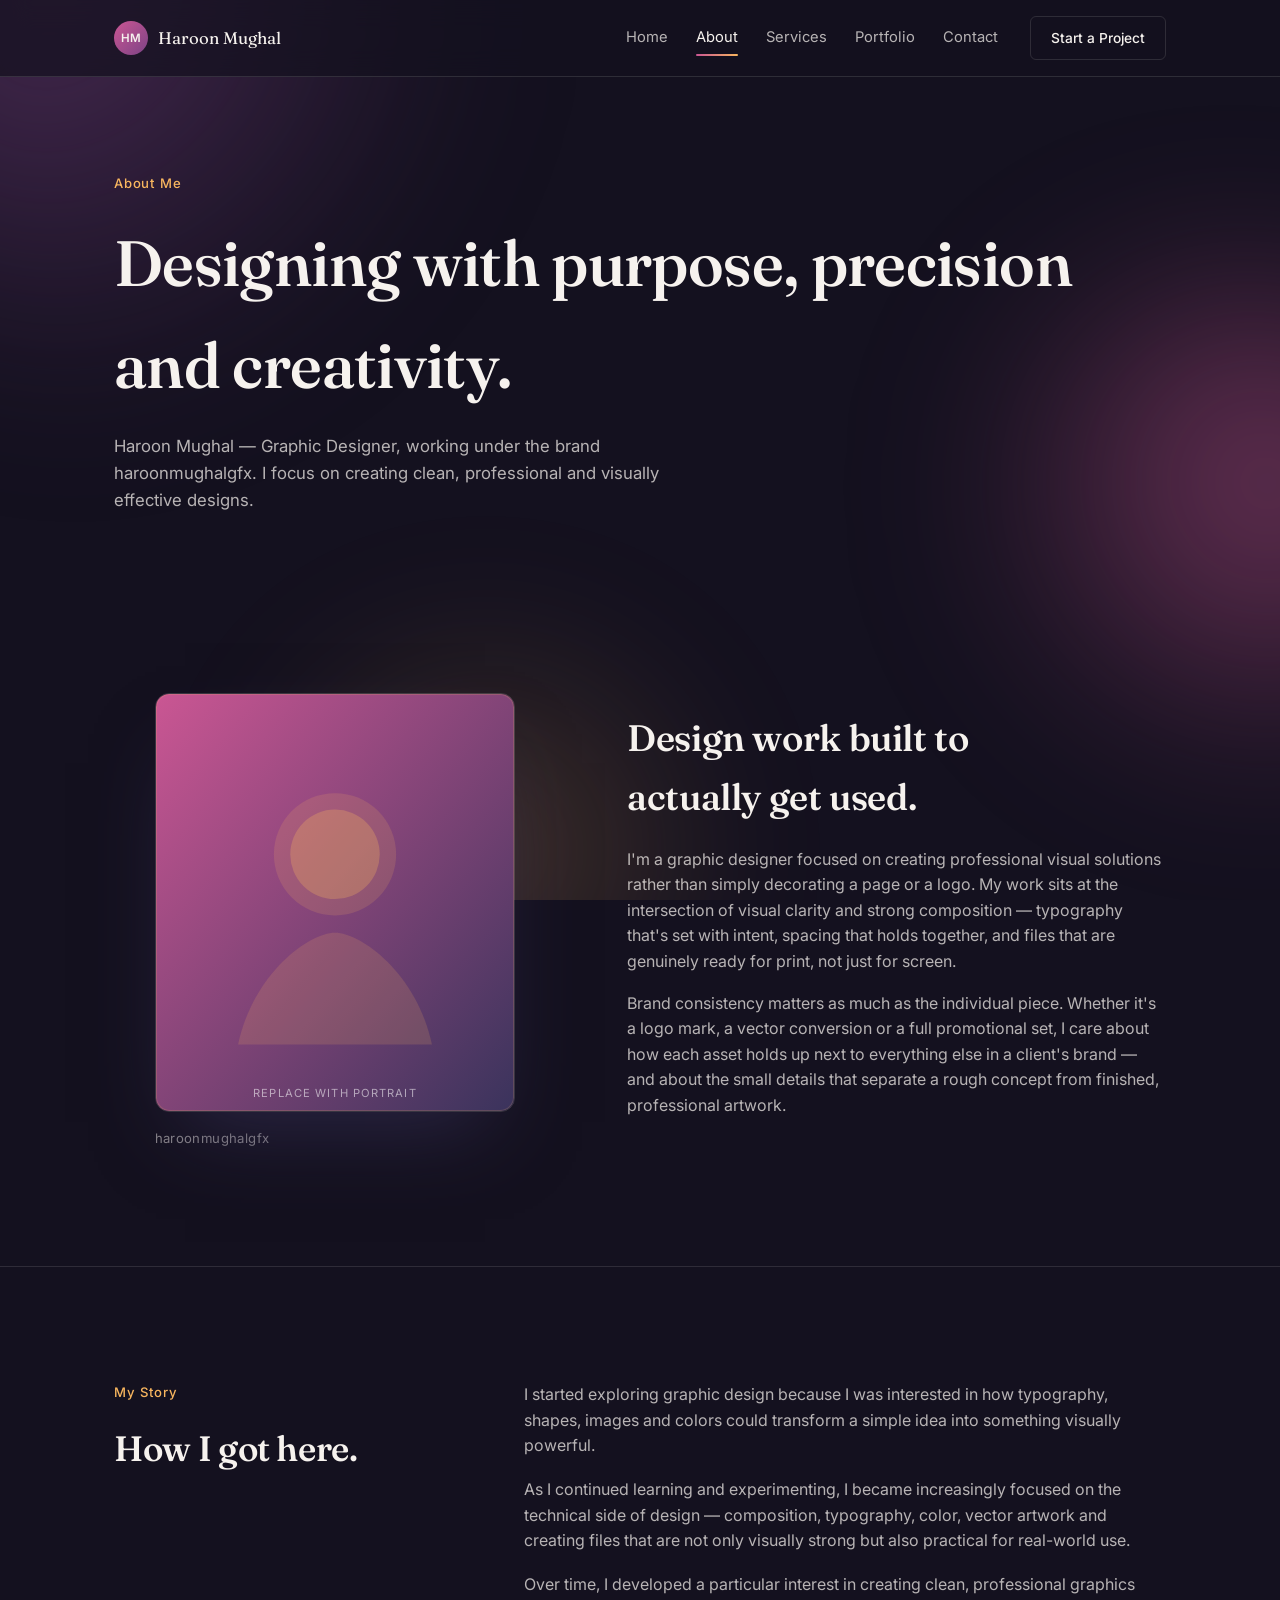
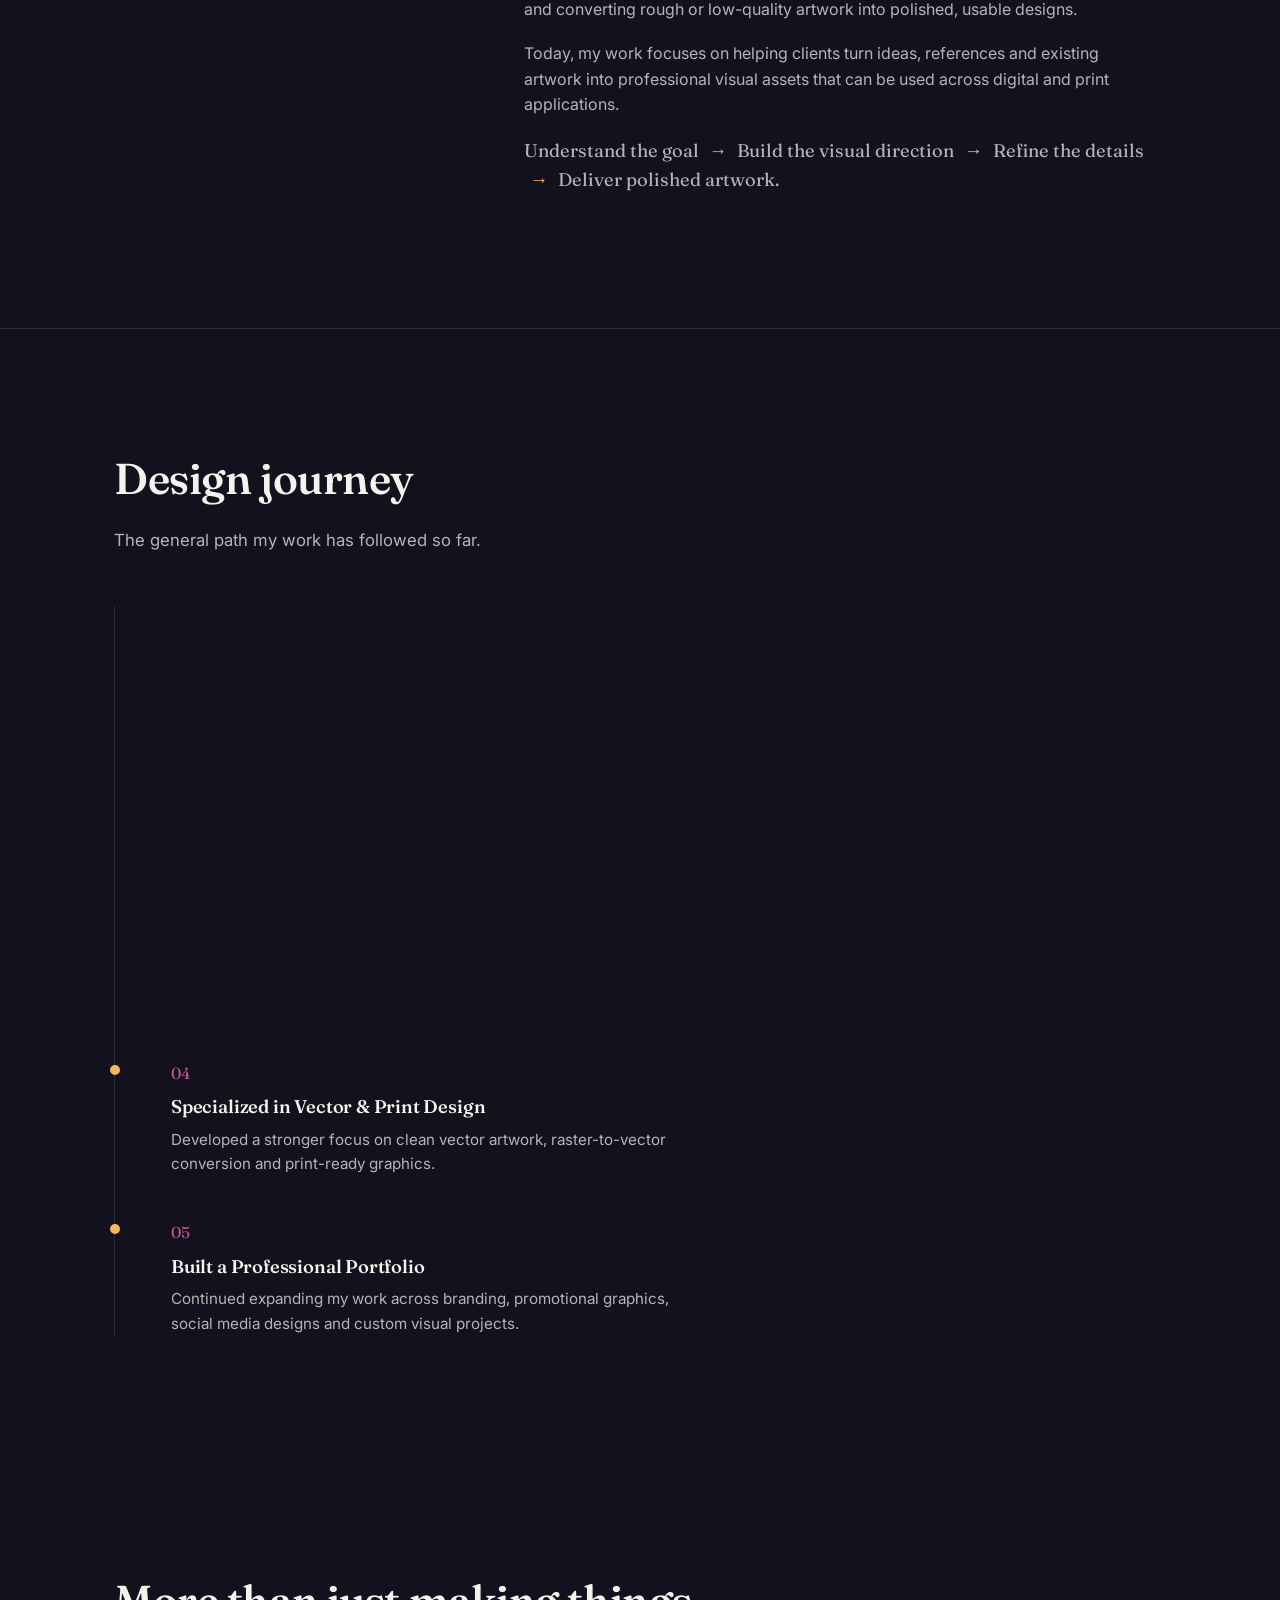
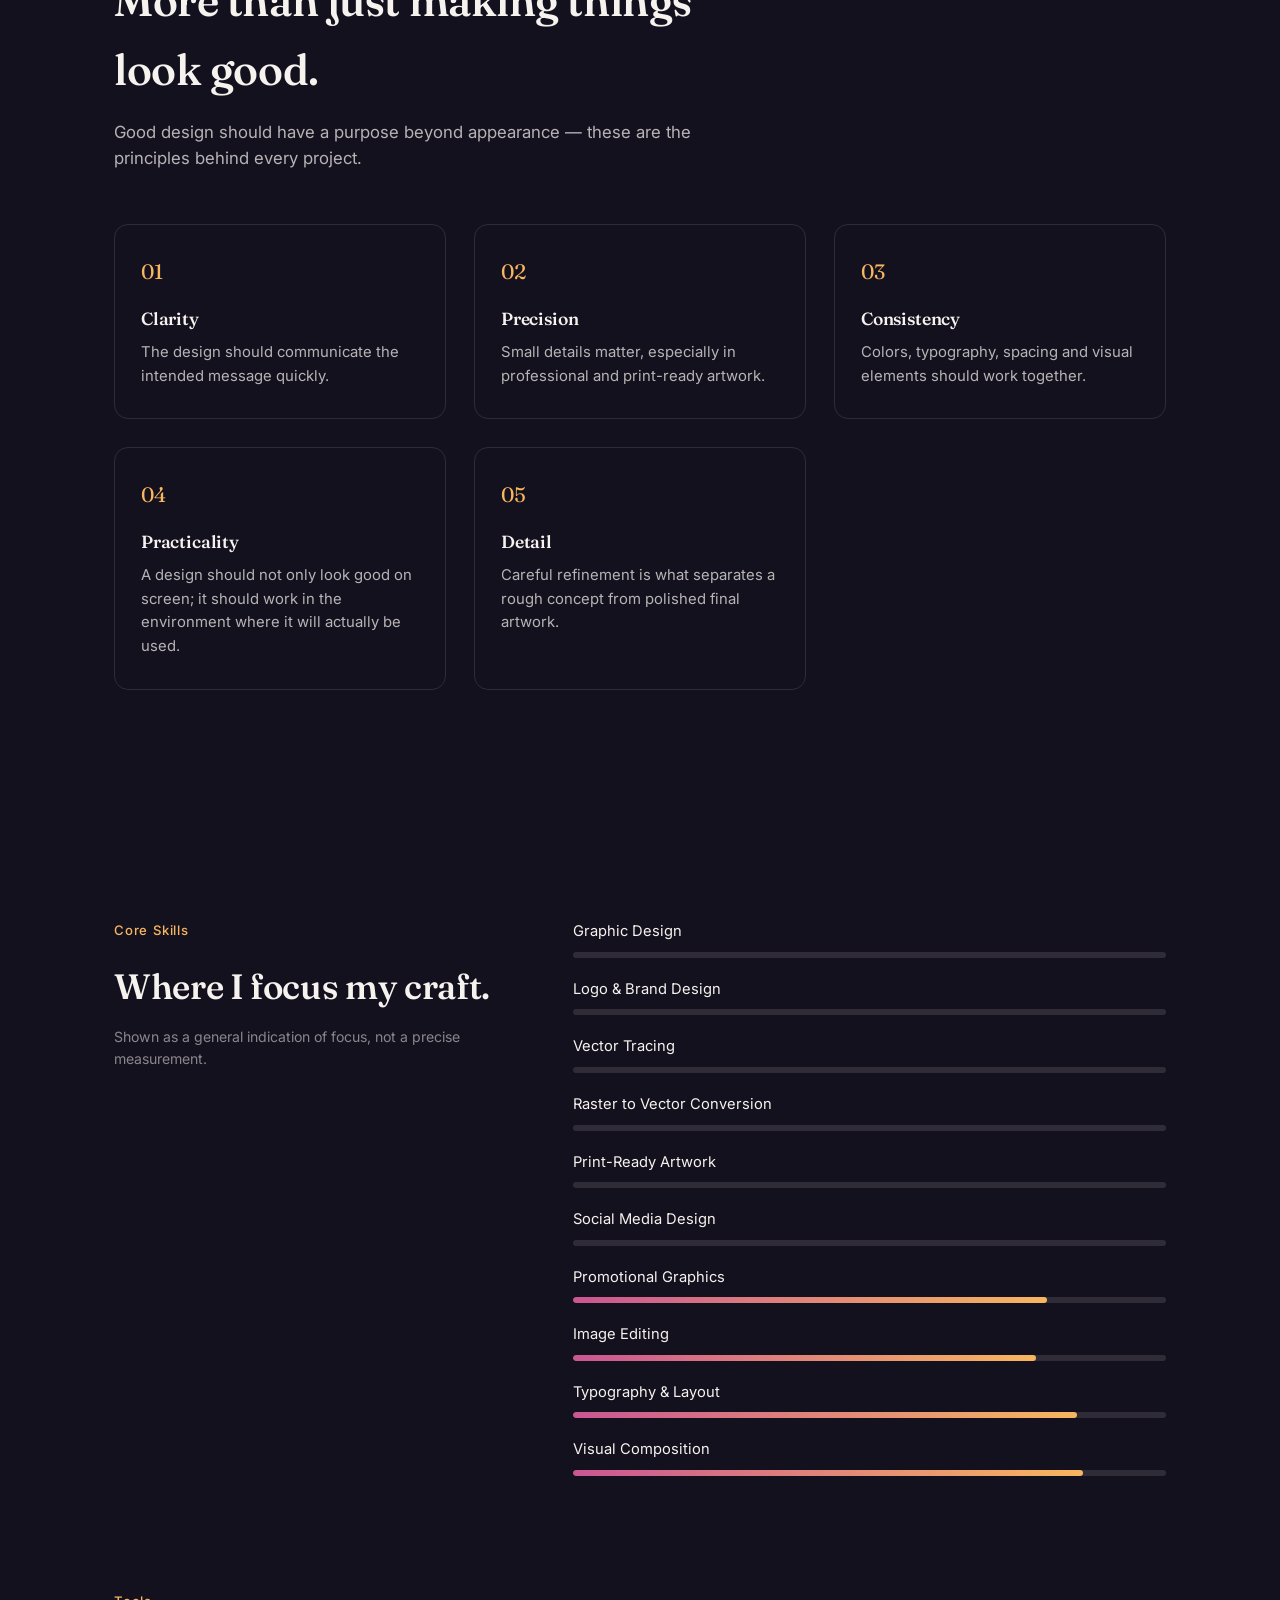
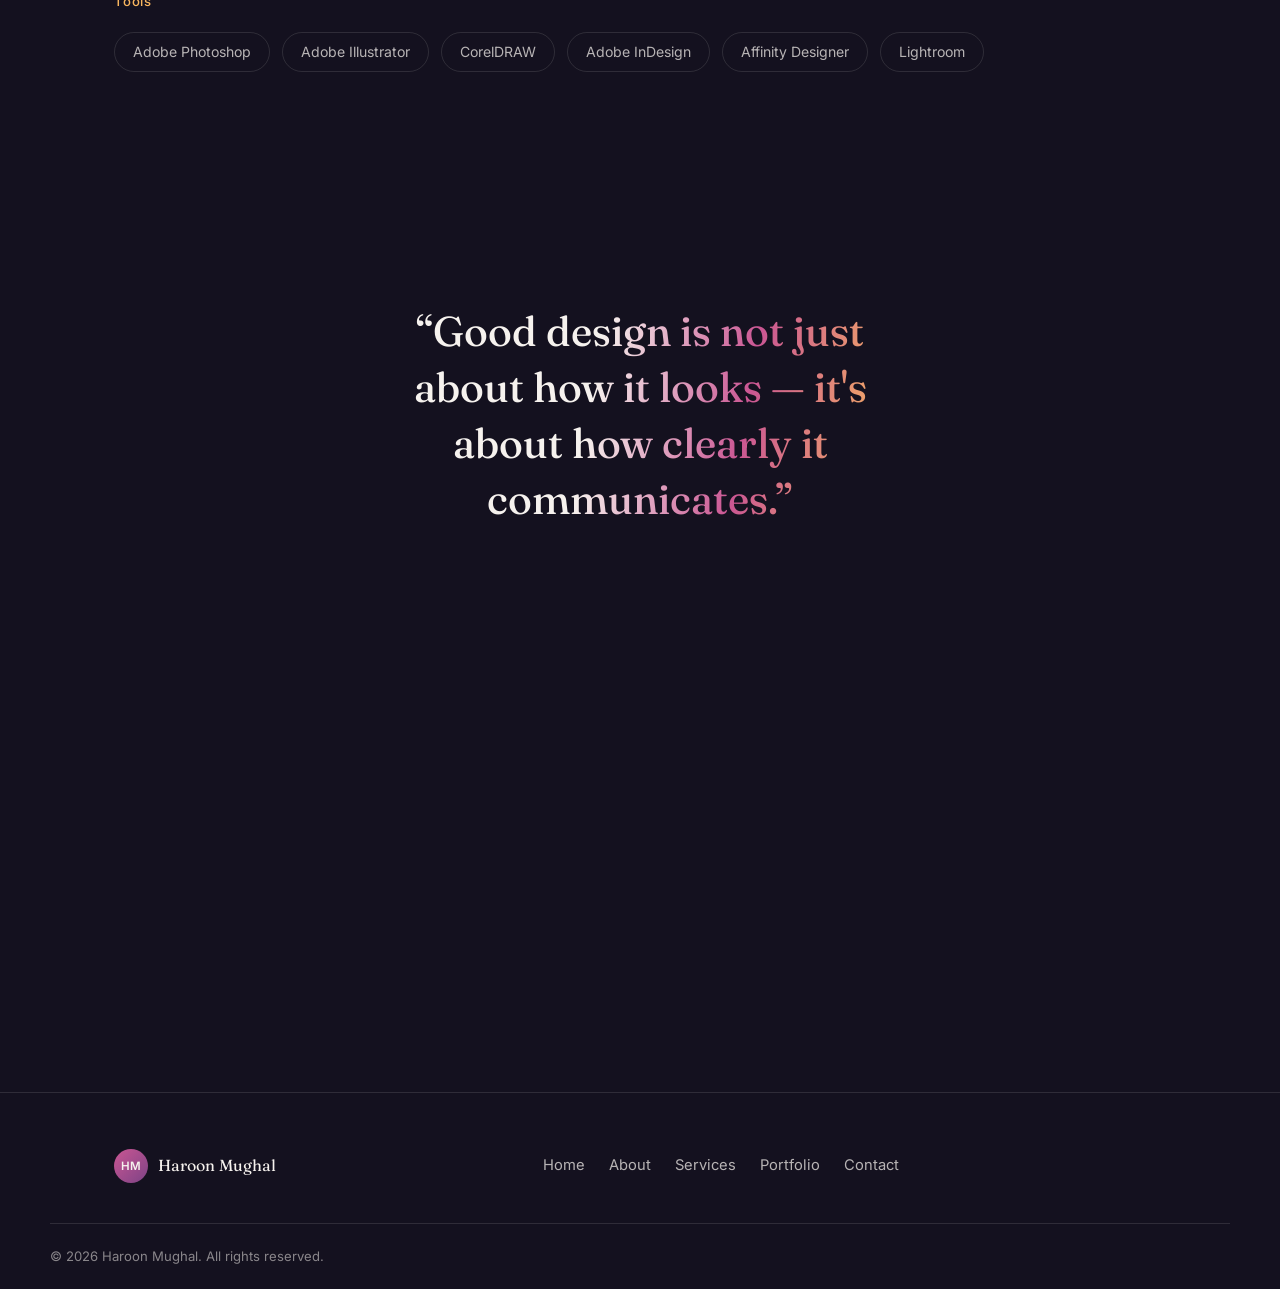
==== about.html @ 9af0b254 "Portfolio website version 0.1" ====
<!DOCTYPE html>
<html lang="en">
<head>
<meta charset="UTF-8">
<meta name="viewport" content="width=device-width, initial-scale=1.0">
<title>About — Haroon Mughal</title>
<meta name="description" content="About Haroon Mughal (haroonmughalgfx) — graphic designer specializing in branding, vector artwork and print-ready design.">
<link rel="preconnect" href="https://fonts.googleapis.com">
<link rel="preconnect" href="https://fonts.gstatic.com" crossorigin>
<link href="https://fonts.googleapis.com/css2?family=Fraunces:opsz,wght@9..144,340;9..144,470;9..144,560&family=Inter:wght@400;500;600&display=swap" rel="stylesheet">
<link rel="stylesheet" href="style.css">
</head>
<body>

<div class="atmosphere" aria-hidden="true">
  <span class="blob blob-a"></span>
  <span class="blob blob-b"></span>
  <span class="blob blob-c"></span>
</div>

<!-- ============ NAV ============ -->
<header class="site-header" id="siteHeader">
  <div class="wrap header-row">
    <a href="index.html" class="brand">
      <span class="brand-mark">HM</span>
      <span class="brand-name">Haroon&nbsp;Mughal</span>
    </a>

    <nav class="main-nav" id="mainNav" aria-label="Primary">
      <a href="index.html" class="nav-link">Home</a>
      <a href="about.html" class="nav-link is-active" aria-current="page">About</a>
      <a href="services.html" class="nav-link">Services</a>
      <a href="portfolio.html" class="nav-link">Portfolio</a>
      <a href="contact.html" class="nav-link">Contact</a>
    </nav>

    <a href="contact.html" class="btn btn-ghost header-cta">Start a Project</a>

    <button class="nav-toggle" id="navToggle" aria-expanded="false" aria-controls="mainNav" aria-label="Toggle navigation menu">
      <span></span><span></span><span></span>
    </button>
  </div>
</header>

<main id="main">

  <!-- ============ PAGE HEADER ============ -->
  <section class="page-header">
    <div class="wrap" data-reveal>
      <p class="eyebrow">About Me</p>
      <h1 class="page-title">Designing with purpose, precision and creativity.</h1>
      <p class="page-desc">Haroon Mughal — Graphic Designer, working under the brand haroonmughalgfx. I focus on creating clean, professional and visually effective designs.</p>
    </div>
  </section>

  <!-- ============ INTRO / PERSONAL ============ -->
  <section class="section about-intro" data-reveal>
    <div class="wrap about-intro-grid">
      <div class="about-portrait">
        <div class="portrait-frame" data-portrait-slot>
          <svg viewBox="0 0 480 560" class="portrait-placeholder" role="img" aria-label="Placeholder portrait of Haroon Mughal">
            <defs>
              <linearGradient id="aboutPortraitGrad" x1="0" y1="0" x2="1" y2="1">
                <stop offset="0%" stop-color="#ca5693"/>
                <stop offset="100%" stop-color="#3a335c"/>
              </linearGradient>
            </defs>
            <rect width="480" height="560" fill="url(#aboutPortraitGrad)"/>
            <circle cx="240" cy="215" r="82" fill="rgba(248,182,95,0.16)"/>
            <circle cx="240" cy="215" r="60" fill="rgba(248,182,95,0.28)"/>
            <path d="M110 470c20-95 95-150 130-150s110 55 130 150" fill="rgba(248,182,95,0.16)"/>
            <text x="240" y="540" text-anchor="middle" font-family="Inter, sans-serif" font-size="15" letter-spacing="1.5" fill="rgba(255,255,255,0.55)">REPLACE WITH PORTRAIT</text>
          </svg>
        </div>
        <span class="portrait-tag">haroonmughalgfx</span>
      </div>

      <div class="about-intro-copy">
        <h2>Design work built to actually get used.</h2>
        <p>I'm a graphic designer focused on creating professional visual solutions rather than simply decorating a page or a logo. My work sits at the intersection of visual clarity and strong composition — typography that's set with intent, spacing that holds together, and files that are genuinely ready for print, not just for screen.</p>
        <p>Brand consistency matters as much as the individual piece. Whether it's a logo mark, a vector conversion or a full promotional set, I care about how each asset holds up next to everything else in a client's brand — and about the small details that separate a rough concept from finished, professional artwork.</p>
      </div>
    </div>
  </section>

  <!-- ============ MY STORY ============ -->
  <section class="section story-section" data-reveal>
    <div class="wrap story-grid">
      <div class="story-heading-col">
        <p class="eyebrow">My Story</p>
        <h2>How I got here.</h2>
      </div>
      <div class="story-copy">
        <p>I started exploring graphic design because I was interested in how typography, shapes, images and colors could transform a simple idea into something visually powerful.</p>
        <p>As I continued learning and experimenting, I became increasingly focused on the technical side of design — composition, typography, color, vector artwork and creating files that are not only visually strong but also practical for real-world use.</p>
        <p>Over time, I developed a particular interest in creating clean, professional graphics and converting rough or low-quality artwork into polished, usable designs.</p>
        <p>Today, my work focuses on helping clients turn ideas, references and existing artwork into professional visual assets that can be used across digital and print applications.</p>
        <p class="story-approach">Understand the goal <span aria-hidden="true">&rarr;</span> Build the visual direction <span aria-hidden="true">&rarr;</span> Refine the details <span aria-hidden="true">&rarr;</span> Deliver polished artwork.</p>
      </div>
    </div>
  </section>

  <!-- ============ TIMELINE ============ -->
  <section class="section timeline-section" data-reveal>
    <div class="wrap">
      <div class="section-head">
        <h2>Design journey</h2>
        <p>The general path my work has followed so far.</p>
      </div>

      <ol class="timeline" id="timeline">
        <li class="timeline-item">
          <span class="timeline-marker" aria-hidden="true"></span>
          <span class="timeline-num">01</span>
          <h3>Started Learning</h3>
          <p>Began exploring graphic design, visual composition and digital design tools.</p>
        </li>
        <li class="timeline-item">
          <span class="timeline-marker" aria-hidden="true"></span>
          <span class="timeline-num">02</span>
          <h3>Built Core Skills</h3>
          <p>Developed stronger skills in typography, layout, image editing, vector design and visual composition.</p>
        </li>
        <li class="timeline-item">
          <span class="timeline-marker" aria-hidden="true"></span>
          <span class="timeline-num">03</span>
          <h3>Started Working on Real Projects</h3>
          <p>Began applying design skills to practical client and personal projects.</p>
        </li>
        <li class="timeline-item">
          <span class="timeline-marker" aria-hidden="true"></span>
          <span class="timeline-num">04</span>
          <h3>Specialized in Vector &amp; Print Design</h3>
          <p>Developed a stronger focus on clean vector artwork, raster-to-vector conversion and print-ready graphics.</p>
        </li>
        <li class="timeline-item">
          <span class="timeline-marker" aria-hidden="true"></span>
          <span class="timeline-num">05</span>
          <h3>Built a Professional Portfolio</h3>
          <p>Continued expanding my work across branding, promotional graphics, social media designs and custom visual projects.</p>
        </li>
      </ol>
    </div>
  </section>

  <!-- ============ APPROACH / PHILOSOPHY CARDS ============ -->
  <section class="section approach-section" data-reveal>
    <div class="wrap">
      <div class="section-head">
        <h2>More than just making things look good.</h2>
        <p>Good design should have a purpose beyond appearance — these are the principles behind every project.</p>
      </div>

      <div class="approach-grid">
        <article class="approach-card">
          <span class="approach-index">01</span>
          <h3>Clarity</h3>
          <p>The design should communicate the intended message quickly.</p>
        </article>
        <article class="approach-card">
          <span class="approach-index">02</span>
          <h3>Precision</h3>
          <p>Small details matter, especially in professional and print-ready artwork.</p>
        </article>
        <article class="approach-card">
          <span class="approach-index">03</span>
          <h3>Consistency</h3>
          <p>Colors, typography, spacing and visual elements should work together.</p>
        </article>
        <article class="approach-card">
          <span class="approach-index">04</span>
          <h3>Practicality</h3>
          <p>A design should not only look good on screen; it should work in the environment where it will actually be used.</p>
        </article>
        <article class="approach-card">
          <span class="approach-index">05</span>
          <h3>Detail</h3>
          <p>Careful refinement is what separates a rough concept from polished final artwork.</p>
        </article>
      </div>
    </div>
  </section>

  <!-- ============ SKILLS ============ -->
  <section class="section skills-section" data-reveal>
    <div class="wrap skills-grid">
      <div class="skills-heading-col">
        <p class="eyebrow">Core Skills</p>
        <h2>Where I focus my craft.</h2>
        <p class="skills-note">Shown as a general indication of focus, not a precise measurement.</p>
      </div>

      <ul class="skills-list" id="skillsList">
        <li class="skill-row" data-level="92">
          <div class="skill-row-top"><span>Graphic Design</span></div>
          <div class="skill-track"><div class="skill-fill"></div></div>
        </li>
        <li class="skill-row" data-level="88">
          <div class="skill-row-top"><span>Logo &amp; Brand Design</span></div>
          <div class="skill-track"><div class="skill-fill"></div></div>
        </li>
        <li class="skill-row" data-level="90">
          <div class="skill-row-top"><span>Vector Tracing</span></div>
          <div class="skill-track"><div class="skill-fill"></div></div>
        </li>
        <li class="skill-row" data-level="90">
          <div class="skill-row-top"><span>Raster to Vector Conversion</span></div>
          <div class="skill-track"><div class="skill-fill"></div></div>
        </li>
        <li class="skill-row" data-level="85">
          <div class="skill-row-top"><span>Print-Ready Artwork</span></div>
          <div class="skill-track"><div class="skill-fill"></div></div>
        </li>
        <li class="skill-row" data-level="80">
          <div class="skill-row-top"><span>Social Media Design</span></div>
          <div class="skill-track"><div class="skill-fill"></div></div>
        </li>
        <li class="skill-row" data-level="80">
          <div class="skill-row-top"><span>Promotional Graphics</span></div>
          <div class="skill-track"><div class="skill-fill"></div></div>
        </li>
        <li class="skill-row" data-level="78">
          <div class="skill-row-top"><span>Image Editing</span></div>
          <div class="skill-track"><div class="skill-fill"></div></div>
        </li>
        <li class="skill-row" data-level="85">
          <div class="skill-row-top"><span>Typography &amp; Layout</span></div>
          <div class="skill-track"><div class="skill-fill"></div></div>
        </li>
        <li class="skill-row" data-level="86">
          <div class="skill-row-top"><span>Visual Composition</span></div>
          <div class="skill-track"><div class="skill-fill"></div></div>
        </li>
      </ul>
    </div>
  </section>

  <!-- ============ TOOLS ============ -->
  <section class="section tools-section" data-reveal>
    <div class="wrap">
      <p class="eyebrow">Tools</p>
      <ul class="tools-list">
        <li>Adobe Photoshop</li>
        <li>Adobe Illustrator</li>
        <li>CorelDRAW</li>
        <li>Adobe InDesign</li>
        <li>Affinity Designer</li>
        <li>Lightroom</li>
      </ul>
    </div>
  </section>

  <!-- ============ PHILOSOPHY QUOTE ============ -->
  <section class="section quote-section" data-reveal>
    <div class="wrap">
      <blockquote class="philosophy-quote">
        “Good design is not just about how it looks — it's about how clearly it communicates.”
      </blockquote>
    </div>
  </section>

  <!-- ============ FINAL CTA ============ -->
  <section class="section final-cta" data-reveal>
    <div class="wrap final-cta-inner">
      <h2>Let's create something that works.</h2>
      <p>Have a design project in mind? Let's turn your idea into polished, professional visual work.</p>
      <div class="hero-actions">
        <a href="contact.html" class="btn btn-primary">Start a Project</a>
        <a href="portfolio.html" class="btn btn-outline">View My Work</a>
      </div>
    </div>
  </section>

</main>

<!-- ============ FOOTER ============ -->
<footer class="site-footer">
  <div class="wrap footer-grid">
    <div class="footer-brand">
      <span class="brand-mark">HM</span>
      <span class="brand-name">Haroon Mughal</span>
    </div>

    <nav class="footer-nav" aria-label="Footer">
      <a href="index.html">Home</a>
      <a href="about.html">About</a>
      <a href="services.html">Services</a>
      <a href="portfolio.html">Portfolio</a>
      <a href="contact.html">Contact</a>
    </nav>

    <div class="footer-social" data-social-slot>
      <!-- Social links to be added once real profile URLs are provided -->
    </div>
  </div>
  <div class="wrap footer-bottom">
    <p>&copy; <span id="year"></span> Haroon Mughal. All rights reserved.</p>
  </div>
</footer>

<script src="script.js"></script>
<script src="about.js"></script>
</body>
</html>
---- style.css ----
/* =========================================================
   HAROON MUGHAL GFX — DESIGN SYSTEM
   Colors: #3a335c (deep indigo) / #7d4386 (secondary purple)
           #ca5693 (pink accent) / #f8b65f (peach highlight)
   Type:   Fraunces (display) + Inter (body/UI)
   ========================================================= */

:root{
  --ink-900: #14111f;
  --ink-800: #1c1830;
  --purple-900: #3a335c;
  --purple-700: #7d4386;
  --pink-500: #ca5693;
  --peach-400: #f8b65f;
  --cream-50: #f6f2ee;
  --cream-100: #efe9e3;
  --line: rgba(246,242,238,0.12);
  --text-hi: #f6f2ee;
  --text-mid: rgba(246,242,238,0.72);
  --text-low: rgba(246,242,238,0.52);

  --font-display: "Fraunces", Georgia, serif;
  --font-body: "Inter", -apple-system, BlinkMacSystemFont, sans-serif;

  --wrap: 1180px;
  --pad: clamp(20px, 5vw, 64px);
  --radius-s: 6px;
  --radius-m: 14px;
  --ease: cubic-bezier(.22,.61,.36,1);
}

*{ box-sizing: border-box; }
html{ scroll-behavior: smooth; }
@media (prefers-reduced-motion: reduce){
  html{ scroll-behavior: auto; }
  *{ animation-duration: .001ms !important; animation-iteration-count: 1 !important; transition-duration: .001ms !important; scroll-behavior: auto !important; }
}

body{
  margin: 0;
  background: var(--ink-900);
  color: var(--text-hi);
  font-family: var(--font-body);
  font-size: 16px;
  line-height: 1.6;
  -webkit-font-smoothing: antialiased;
  overflow-x: hidden;
}

img, svg{ max-width: 100%; display: block; }
a{ color: inherit; text-decoration: none; }
ul, ol{ margin:0; padding:0; list-style:none; }
h1,h2,h3,h4{ font-family: var(--font-display); font-weight: 560; margin: 0; letter-spacing: -0.01em; }
p{ margin: 0; }

.wrap{
  max-width: var(--wrap);
  margin: 0 auto;
  padding-left: var(--pad);
  padding-right: var(--pad);
}

:focus-visible{
  outline: 2px solid var(--peach-400);
  outline-offset: 3px;
}

/* ---------- Atmosphere (background glow) ---------- */
.atmosphere{
  position: fixed;
  inset: 0;
  z-index: 0;
  overflow: hidden;
  pointer-events: none;
}
.blob{
  position: absolute;
  border-radius: 50%;
  filter: blur(90px);
  opacity: .55;
  will-change: transform;
}
.blob-a{
  width: 640px; height: 640px;
  top: -220px; left: -160px;
  background: radial-gradient(circle at 30% 30%, var(--purple-700), transparent 70%);
  animation: driftA 26s ease-in-out infinite;
}
.blob-b{
  width: 520px; height: 520px;
  top: 30%; right: -200px;
  background: radial-gradient(circle at 60% 40%, var(--pink-500), transparent 70%);
  animation: driftB 32s ease-in-out infinite;
}
.blob-c{
  width: 460px; height: 460px;
  bottom: -180px; left: 20%;
  background: radial-gradient(circle at 50% 50%, var(--peach-400), transparent 72%);
  opacity: .28;
  animation: driftC 38s ease-in-out infinite;
}
@keyframes driftA{
  0%,100%{ transform: translate(0,0) scale(1); }
  50%{ transform: translate(60px, 40px) scale(1.08); }
}
@keyframes driftB{
  0%,100%{ transform: translate(0,0) scale(1); }
  50%{ transform: translate(-50px, 60px) scale(1.05); }
}
@keyframes driftC{
  0%,100%{ transform: translate(0,0) scale(1); }
  50%{ transform: translate(40px, -30px) scale(1.1); }
}

main, .site-header, .site-footer{ position: relative; z-index: 1; }

/* ---------- Header ---------- */
.site-header{
  position: sticky;
  top: 0;
  z-index: 50;
  backdrop-filter: blur(14px);
  background: rgba(20,17,31,0.72);
  border-bottom: 1px solid var(--line);
}
.portrait-img{
  width: 100%;
  height: auto;
  display: block;
}
.header-row{
  display: flex;
  align-items: center;
  gap: 32px;
  height: 76px;
}
.brand{
  display: flex;
  align-items: center;
  gap: 10px;
  font-family: var(--font-display);
  font-size: 1.05rem;
  margin-right: auto;
}
.brand-mark{
  display: inline-flex;
  align-items: center;
  justify-content: center;
  width: 34px; height: 34px;
  border-radius: 50%;
  background: linear-gradient(135deg, var(--pink-500), var(--purple-700));
  font-family: var(--font-body);
  font-weight: 600;
  font-size: .72rem;
  letter-spacing: .02em;
}
.main-nav{
  display: flex;
  gap: 28px;
}
.nav-link{
  font-size: .92rem;
  color: var(--text-mid);
  position: relative;
  padding: 6px 0;
  transition: color .25s var(--ease);
}
.nav-link:hover, .nav-link.is-active{ color: var(--text-hi); }
.nav-link.is-active::after{
  content: "";
  position: absolute;
  left: 0; right: 0; bottom: 0;
  height: 2px;
  background: linear-gradient(90deg, var(--pink-500), var(--peach-400));
  border-radius: 2px;
}
.header-cta{ white-space: nowrap; }

.nav-toggle{
  display: none;
  flex-direction: column;
  justify-content: center;
  gap: 5px;
  width: 40px; height: 40px;
  background: none;
  border: 1px solid var(--line);
  border-radius: var(--radius-s);
  cursor: pointer;
}
.nav-toggle span{
  display: block;
  height: 1.5px;
  background: var(--text-hi);
  margin: 0 8px;
  transition: transform .25s var(--ease), opacity .25s var(--ease);
}

/* ---------- Buttons ---------- */
.btn{
  display: inline-flex;
  align-items: center;
  justify-content: center;
  padding: 13px 26px;
  border-radius: var(--radius-s);
  font-size: .92rem;
  font-weight: 500;
  border: 1px solid transparent;
  transition: transform .25s var(--ease), background .25s var(--ease), border-color .25s var(--ease), color .25s var(--ease);
}
.btn-primary{
  background: linear-gradient(120deg, var(--peach-400), var(--pink-500));
  color: var(--ink-900);
  font-weight: 600;
}
.btn-primary:hover{ transform: translateY(-2px); }
.btn-outline{
  border-color: var(--line);
  color: var(--text-hi);
}
.btn-outline:hover{
  border-color: var(--peach-400);
  color: var(--peach-400);
}
.btn-ghost{
  color: var(--text-hi);
  border-color: var(--line);
  padding: 10px 20px;
  font-size: .86rem;
}
.btn-ghost:hover{ border-color: var(--pink-500); color: var(--pink-500); }

/* ---------- Reveal-on-scroll ---------- */
[data-reveal]{
  opacity: 0;
  transform: translateY(24px);
  transition: opacity .8s var(--ease), transform .8s var(--ease);
}
[data-reveal].is-visible{ opacity: 1; transform: translateY(0); }
[data-reveal-delay="1"]{ transition-delay: .12s; }

/* ---------- Hero ---------- */
.hero{
  padding: clamp(64px, 10vw, 128px) 0 96px;
}
.hero-grid{
  display: grid;
  grid-template-columns: 1.1fr 0.9fr;
  gap: clamp(32px, 6vw, 80px);
  align-items: center;
}
.eyebrow{
  font-family: var(--font-body);
  font-size: .82rem;
  letter-spacing: .06em;
  color: var(--peach-400);
  margin-bottom: 18px;
  font-weight: 500;
}
.hero-title{
  font-size: clamp(3rem, 7vw, 5.2rem);
  line-height: .98;
  margin-bottom: 22px;
}
.hero-headline{
  font-family: var(--font-display);
  font-weight: 470;
  font-size: clamp(1.2rem, 2.2vw, 1.55rem);
  color: var(--text-hi);
  max-width: 34ch;
  margin-bottom: 20px;
  line-height: 1.35;
}
.hero-desc{
  color: var(--text-mid);
  max-width: 46ch;
  margin-bottom: 36px;
}
.hero-actions{
  display: flex;
  gap: 16px;
  flex-wrap: wrap;
}

.hero-portrait{
  position: relative;
  justify-self: center;
}
.portrait-frame{
  position: relative;
  width: min(360px, 80vw);
  border-radius: var(--radius-m);
  overflow: hidden;
  border: 1px solid rgba(246,242,238,0.16);
  box-shadow: 0 40px 80px -30px rgba(58,51,92,0.65);
}
.portrait-frame::after{
  content: "";
  position: absolute;
  inset: 0;
  border-radius: inherit;
  box-shadow: inset 0 0 0 1px rgba(248,182,95,0.18);
  pointer-events: none;
}
.portrait-placeholder{ width: 100%; height: auto; }
.portrait-tag{
  display: inline-block;
  margin-top: 16px;
  font-size: .82rem;
  color: var(--text-low);
  letter-spacing: .03em;
}

/* ---------- Section shell ---------- */
.section{ padding: clamp(72px, 9vw, 120px) 0; }
.section-head{
  max-width: 620px;
  margin-bottom: 52px;
}
.section-head h2{
  font-size: clamp(2rem, 3.6vw, 2.7rem);
  margin-bottom: 14px;
}
.section-head p{ color: var(--text-mid); font-size: 1.05rem; }
.section-cta{ margin-top: 48px; text-align: center; }

/* ---------- Intro ---------- */
.intro-section{
  border-top: 1px solid var(--line);
  border-bottom: 1px solid var(--line);
}
.intro-grid{
  display: grid;
  grid-template-columns: 1fr 1fr auto;
  gap: 40px;
  align-items: start;
}
.intro-heading{
  font-size: clamp(1.8rem, 3.4vw, 2.4rem);
  max-width: 14ch;
}
.intro-body p{ color: var(--text-mid); margin-bottom: 16px; max-width: 48ch; }
.intro-mark{ justify-self: end; opacity: .85; }

/* ---------- Services ---------- */
.services-grid{
  display: grid;
  grid-template-columns: repeat(3, 1fr);
  gap: 1px;
  background: var(--line);
  border: 1px solid var(--line);
  border-radius: var(--radius-m);
  overflow: hidden;
}
.service-card{
  background: var(--ink-900);
  padding: 40px 32px;
  transition: background .3s var(--ease), transform .3s var(--ease);
}
.service-card:hover{
  background: var(--ink-800);
  transform: translateY(-4px);
}
.service-icon{
  width: 34px; height: 34px;
  color: var(--peach-400);
  margin-bottom: 22px;
  transition: transform .3s var(--ease);
}
.service-card:hover .service-icon{ transform: translateY(-2px) rotate(-3deg); }
.service-card h3{ font-size: 1.15rem; margin-bottom: 10px; }
.service-card p{ color: var(--text-mid); font-size: .95rem; }

/* ---------- Featured Work ---------- */
.work-grid{
  display: grid;
  grid-template-columns: repeat(4, 1fr);
  grid-auto-rows: 220px;
  gap: 20px;
}
.work-card{
  position: relative;
  border-radius: var(--radius-m);
  overflow: hidden;
  grid-column: span 2;
}
.work-card--tall{ grid-row: span 2; }
.work-card--wide{ grid-column: span 4; }
.work-thumb{
  position: absolute; inset: 0;
  transform: scale(1.02);
  transition: transform .6s var(--ease);
}
.work-card:hover .work-thumb{ transform: scale(1.09); }
.work-overlay{
  position: absolute;
  left: 0; right: 0; bottom: 0;
  padding: 22px;
  background: linear-gradient(to top, rgba(20,17,31,0.88), transparent);
  display: flex;
  flex-direction: column;
  gap: 4px;
  transform: translateY(6px);
  opacity: .92;
  transition: transform .35s var(--ease), opacity .35s var(--ease);
}
.work-card:hover .work-overlay{ transform: translateY(0); opacity: 1; }
.work-title{ font-family: var(--font-display); font-size: 1.05rem; }
.work-cat{ font-size: .8rem; color: var(--text-low); }

/* ---------- Process ---------- */
.process-list{
  display: grid;
  grid-template-columns: repeat(4, 1fr);
  gap: 32px;
}
.process-step{
  border-top: 1px solid var(--line);
  padding-top: 24px;
}
.process-num{
  display: block;
  font-family: var(--font-display);
  font-size: 1.6rem;
  color: var(--pink-500);
  margin-bottom: 14px;
}
.process-step h3{ font-size: 1.15rem; margin-bottom: 8px; }
.process-step p{ color: var(--text-mid); font-size: .95rem; }

/* ---------- Stats ---------- */
.stats-section{
  background: linear-gradient(135deg, rgba(125,67,134,0.16), rgba(58,51,92,0.06));
  border-top: 1px solid var(--line);
  border-bottom: 1px solid var(--line);
}
.stats-grid{
  display: grid;
  grid-template-columns: repeat(4, 1fr);
  gap: 24px;
  text-align: center;
}
.stat-num{
  display: block;
  font-family: var(--font-display);
  font-size: clamp(2.2rem, 4.4vw, 3.2rem);
  color: var(--peach-400);
}
.stat-label{
  display: block;
  margin-top: 8px;
  color: var(--text-mid);
  font-size: .9rem;
}

/* ---------- Testimonials ---------- */
.testimonial-slider{ position: relative; }
.testimonial-track{
  display: flex;
  transition: transform .55s var(--ease);
}
.testimonial{
  flex: 0 0 100%;
  max-width: 680px;
  margin: 0 auto;
  text-align: center;
  padding: 0 var(--pad);
}
.testimonial p{
  font-family: var(--font-display);
  font-size: clamp(1.25rem, 2.6vw, 1.7rem);
  font-weight: 470;
  line-height: 1.45;
  margin-bottom: 28px;
}
.testimonial footer{
  display: flex;
  flex-direction: column;
  gap: 2px;
}
.t-name{ font-weight: 600; font-size: .95rem; }
.t-role{ color: var(--text-low); font-size: .85rem; }
.testimonial-dots{
  display: flex;
  justify-content: center;
  gap: 10px;
  margin-top: 40px;
}
.testimonial-dots button{
  width: 8px; height: 8px;
  border-radius: 50%;
  background: var(--line);
  border: none;
  cursor: pointer;
  transition: background .25s var(--ease), transform .25s var(--ease);
}
.testimonial-dots button.is-active{
  background: var(--peach-400);
  transform: scale(1.25);
}

/* ---------- Marquee ---------- */
.marquee-section{ padding-top: 0; padding-bottom: clamp(72px,9vw,120px); }
.marquee-label{
  text-align: center;
  color: var(--text-low);
  font-size: .82rem;
  margin-bottom: 36px;
}
.marquee{
  overflow: hidden;
  border-top: 1px solid var(--line);
  border-bottom: 1px solid var(--line);
  padding: 22px 0;
}
.marquee-track{
  display: flex;
  gap: 64px;
  width: max-content;
  animation: scrollMarquee 34s linear infinite;
}
.marquee-track span{
  font-family: var(--font-display);
  font-size: 1.3rem;
  color: var(--text-low);
  white-space: nowrap;
}
@keyframes scrollMarquee{
  from{ transform: translateX(0); }
  to{ transform: translateX(-50%); }
}
@media (prefers-reduced-motion: reduce){
  .marquee-track{ animation: none; overflow-x: auto; }
}

/* ---------- Final CTA ---------- */
.final-cta{
  text-align: center;
}
.final-cta-inner h2{
  font-size: clamp(2.2rem, 5vw, 3.4rem);
  margin-bottom: 16px;
}
.final-cta-inner p{
  color: var(--text-mid);
  font-size: 1.1rem;
  margin-bottom: 36px;
}
.final-cta .hero-actions{ justify-content: center; }

/* ---------- Footer ---------- */
.site-footer{
  border-top: 1px solid var(--line);
  padding-top: 56px;
}
.footer-grid{
  display: flex;
  flex-wrap: wrap;
  align-items: center;
  justify-content: space-between;
  gap: 24px;
  padding-bottom: 40px;
}
.footer-brand{
  display: flex;
  align-items: center;
  gap: 10px;
  font-family: var(--font-display);
}
.footer-nav{
  display: flex;
  gap: 24px;
  flex-wrap: wrap;
}
.footer-nav a{ color: var(--text-mid); font-size: .92rem; }
.footer-nav a:hover{ color: var(--text-hi); }
.footer-social{ min-height: 20px; }
.footer-bottom{
  border-top: 1px solid var(--line);
  padding: 22px 0;
  color: var(--text-low);
  font-size: .82rem;
}

/* ---------- Responsive ---------- */
@media (max-width: 900px){
  .main-nav, .header-cta{ display: none; }
  .nav-toggle{ display: flex; }
  .main-nav.is-open{
    display: flex;
    flex-direction: column;
    position: absolute;
    top: 76px; left: 0; right: 0;
    background: var(--ink-800);
    border-bottom: 1px solid var(--line);
    padding: 20px var(--pad) 28px;
    gap: 18px;
  }
  .hero-grid{ grid-template-columns: 1fr; }
  .hero-portrait{ order: -1; }
  .intro-grid{ grid-template-columns: 1fr; }
  .intro-mark{ justify-self: start; }
  .services-grid{ grid-template-columns: repeat(2, 1fr); }
  .work-grid{ grid-template-columns: repeat(2, 1fr); }
  .work-card--wide{ grid-column: span 2; }
  .process-list{ grid-template-columns: repeat(2, 1fr); }
  .stats-grid{ grid-template-columns: repeat(2, 1fr); gap: 36px; }
}

@media (max-width: 560px){
  .services-grid{ grid-template-columns: 1fr; }
  .work-grid{ grid-template-columns: 1fr; }
  .work-card, .work-card--tall, .work-card--wide{ grid-column: span 1; grid-row: auto; height: 260px; }
  .process-list{ grid-template-columns: 1fr; }
  .stats-grid{ grid-template-columns: 1fr 1fr; }
  .hero-actions, .final-cta .hero-actions{ flex-direction: column; align-items: stretch; }
}

/* =========================================================
   PORTFOLIO PAGE
   ========================================================= */

/* ---------- Page header ---------- */
.page-header{
  padding: clamp(56px, 8vw, 96px) 0 clamp(40px, 6vw, 64px);
}
.page-title{
  font-size: clamp(2.6rem, 6vw, 4rem);
  margin-bottom: 16px;
}
.page-desc{
  color: var(--text-mid);
  font-size: 1.05rem;
  max-width: 56ch;
}

/* ---------- Filter bar ---------- */
.filter-bar{
  display: flex;
  flex-wrap: wrap;
  gap: 10px;
  margin-bottom: 48px;
  overflow-x: auto;
  padding-bottom: 4px;
  scrollbar-width: thin;
}
.filter-btn{
  flex: 0 0 auto;
  padding: 10px 20px;
  border-radius: 999px;
  border: 1px solid var(--line);
  background: transparent;
  color: var(--text-mid);
  font-family: var(--font-body);
  font-size: .88rem;
  cursor: pointer;
  transition: border-color .25s var(--ease), color .25s var(--ease), background .25s var(--ease);
  white-space: nowrap;
}
.filter-btn:hover{
  color: var(--text-hi);
  border-color: rgba(246,242,238,0.32);
}
.filter-btn.is-active{
  background: linear-gradient(120deg, var(--peach-400), var(--pink-500));
  color: var(--ink-900);
  border-color: transparent;
  font-weight: 600;
}

/* ---------- Portfolio grid ---------- */
.portfolio-grid{
  display: grid;
  grid-template-columns: repeat(3, 1fr);
  grid-auto-rows: 260px;
  gap: 22px;
}
.portfolio-card{
  position: relative;
  display: block;
  width: 100%;
  height: 100%;
  border: none;
  padding: 0;
  border-radius: var(--radius-m);
  overflow: hidden;
  cursor: pointer;
  text-align: left;
  font: inherit;
  color: inherit;
  background: var(--ink-800);
  opacity: 0;
  transform: translateY(18px);
  transition: opacity .6s var(--ease), transform .6s var(--ease);
}
.portfolio-card.is-visible{ opacity: 1; transform: translateY(0); }
.portfolio-card.is-filtered-out{
  opacity: 0 !important;
  transform: scale(.94) !important;
  pointer-events: none;
}
.portfolio-card.ratio-tall{ grid-row: span 2; }
.portfolio-card.ratio-wide{ grid-column: span 2; }

.portfolio-card:focus-visible{
  outline: 2px solid var(--peach-400);
  outline-offset: 3px;
}

img.portfolio-thumb{
  width: 100%;
  height: 100%;
  object-fit: cover;
}
.portfolio-card:hover .portfolio-thumb,
.portfolio-card:focus-visible .portfolio-thumb{ transform: scale(1.08); }

.portfolio-overlay{
  position: absolute;
  left: 0; right: 0; bottom: 0;
  display: flex;
  flex-direction: column;
  gap: 3px;
  padding: 20px;
  background: linear-gradient(to top, rgba(20,17,31,0.92), rgba(20,17,31,0.05) 75%);
  transform: translateY(8px);
  opacity: .94;
  transition: transform .35s var(--ease), opacity .35s var(--ease);
}
.portfolio-card:hover .portfolio-overlay,
.portfolio-card:focus-visible .portfolio-overlay{ transform: translateY(0); opacity: 1; }

.portfolio-cat{ font-size: .74rem; color: var(--peach-400); letter-spacing: .02em; }
.portfolio-title{ font-family: var(--font-display); font-size: 1.05rem; }
.portfolio-desc{ font-size: .84rem; color: var(--text-low); }

/* ---------- Lightbox ---------- */
.lightbox{
  position: fixed;
  inset: 0;
  z-index: 100;
  display: flex;
  align-items: center;
  justify-content: center;
  padding: 24px;
}
.lightbox[hidden]{ display: none; }
.lightbox-backdrop{
  position: absolute;
  inset: 0;
  background: rgba(14,12,22,0.86);
  backdrop-filter: blur(6px);
  opacity: 0;
  transition: opacity .25s var(--ease);
}
.lightbox.is-open .lightbox-backdrop{ opacity: 1; }

.lightbox-panel{
  position: relative;
  z-index: 1;
  width: min(920px, 100%);
  max-height: 88vh;
  overflow-y: auto;
  background: var(--ink-800);
  border: 1px solid var(--line);
  border-radius: var(--radius-m);
  opacity: 0;
  transform: translateY(18px) scale(.98);
  transition: opacity .3s var(--ease), transform .3s var(--ease);
}
.lightbox.is-open .lightbox-panel{ opacity: 1; transform: translateY(0) scale(1); }

.lightbox-media{
  width: 100%;
  aspect-ratio: 16 / 9;
}
.lightbox-info{
  padding: 32px clamp(20px, 4vw, 40px) 40px;
}
.lightbox-cat{ font-size: .82rem; color: var(--peach-400); }
.lightbox-title{
  font-size: clamp(1.5rem, 3vw, 2.1rem);
  margin: 10px 0 16px;
}
.lightbox-desc{ color: var(--text-mid); max-width: 60ch; }

.lightbox-close{
  position: absolute;
  top: 14px; right: 14px;
  width: 38px; height: 38px;
  border-radius: 50%;
  border: 1px solid var(--line);
  background: rgba(20,17,31,0.6);
  color: var(--text-hi);
  font-size: 1.4rem;
  line-height: 1;
  cursor: pointer;
  z-index: 2;
  transition: border-color .25s var(--ease), color .25s var(--ease);
}
.lightbox-close:hover{ border-color: var(--peach-400); color: var(--peach-400); }

.lightbox-nav{
  position: absolute;
  top: calc(50% - 22px);
  width: 44px; height: 44px;
  border-radius: 50%;
  border: 1px solid var(--line);
  background: rgba(20,17,31,0.55);
  color: var(--text-hi);
  font-size: 1.6rem;
  cursor: pointer;
  z-index: 2;
  transition: border-color .25s var(--ease), color .25s var(--ease), background .25s var(--ease);
}
.lightbox-nav:hover{ border-color: var(--peach-400); color: var(--peach-400); }
.lightbox-prev{ left: -8px; }
.lightbox-next{ right: -8px; }

@media (max-width: 700px){
  .portfolio-grid{ grid-template-columns: repeat(2, 1fr); grid-auto-rows: 220px; }
  .portfolio-card.ratio-wide{ grid-column: span 2; }
  .lightbox-nav{ display: none; }
}
@media (max-width: 460px){
  .portfolio-grid{ grid-template-columns: 1fr; }
  .portfolio-card.ratio-tall, .portfolio-card.ratio-wide{ grid-column: span 1; grid-row: auto; height: 240px; }
}

/* =========================================================
   ABOUT PAGE
   ========================================================= */

/* ---------- Intro / personal ---------- */
.about-intro-grid{
  display: grid;
  grid-template-columns: 0.9fr 1.1fr;
  gap: clamp(32px, 6vw, 72px);
  align-items: center;
}
.about-portrait{ justify-self: center; }
.about-intro-copy h2{
  font-size: clamp(1.8rem, 3.2vw, 2.3rem);
  margin-bottom: 20px;
  max-width: 16ch;
}
.about-intro-copy p{
  color: var(--text-mid);
  max-width: 54ch;
  margin-bottom: 16px;
}

/* ---------- Story ---------- */
.story-section{
  border-top: 1px solid var(--line);
  border-bottom: 1px solid var(--line);
}
.story-grid{
  display: grid;
  grid-template-columns: 0.7fr 1.3fr;
  gap: clamp(32px, 6vw, 64px);
}
.story-heading-col h2{
  font-size: clamp(1.8rem, 3vw, 2.2rem);
  margin-top: 12px;
}
.story-copy p{
  color: var(--text-mid);
  max-width: 62ch;
  margin-bottom: 18px;
}
.story-approach{
  font-family: var(--font-display);
  font-size: 1.15rem;
  color: var(--text-hi);
  margin-top: 8px;
}
.story-approach span{ color: var(--peach-400); margin: 0 6px; }

/* ---------- Timeline ---------- */
.timeline{
  position: relative;
  max-width: 760px;
  padding-left: 32px;
  border-left: 1px solid var(--line);
}
.timeline-item{
  position: relative;
  padding: 0 0 44px 24px;
  opacity: 0;
  transform: translateY(16px);
  transition: opacity .6s var(--ease), transform .6s var(--ease);
}
.timeline-item.is-visible{ opacity: 1; transform: translateY(0); }
.timeline-item:last-child{ padding-bottom: 0; }
.timeline-marker{
  position: absolute;
  left: -37px;
  top: 4px;
  width: 10px; height: 10px;
  border-radius: 50%;
  background: var(--ink-900);
  border: 2px solid var(--peach-400);
}
.timeline-item.is-visible .timeline-marker{ background: var(--peach-400); }
.timeline-num{
  display: block;
  font-family: var(--font-display);
  color: var(--pink-500);
  font-size: 1rem;
  margin-bottom: 6px;
}
.timeline-item h3{ font-size: 1.15rem; margin-bottom: 6px; }
.timeline-item p{ color: var(--text-mid); font-size: .95rem; max-width: 52ch; }

/* ---------- Approach cards ---------- */
.approach-grid{
  display: grid;
  grid-template-columns: repeat(3, 1fr);
  gap: 28px;
}
.approach-card{
  padding: 30px 26px;
  border: 1px solid var(--line);
  border-radius: var(--radius-m);
  transition: border-color .3s var(--ease), transform .3s var(--ease);
}
.approach-card:hover{
  border-color: rgba(202,86,147,0.4);
  transform: translateY(-3px);
}
.approach-index{
  display: block;
  font-family: var(--font-display);
  color: var(--peach-400);
  font-size: 1.3rem;
  margin-bottom: 16px;
}
.approach-card h3{ font-size: 1.1rem; margin-bottom: 8px; }
.approach-card p{ color: var(--text-mid); font-size: .93rem; }

/* ---------- Skills ---------- */
.skills-grid{
  display: grid;
  grid-template-columns: 0.8fr 1.2fr;
  gap: clamp(32px, 6vw, 64px);
  align-items: start;
}
.skills-heading-col h2{
  font-size: clamp(1.8rem, 3vw, 2.2rem);
  margin: 12px 0 10px;
}
.skills-note{ color: var(--text-low); font-size: .88rem; }
.skills-list{ display: flex; flex-direction: column; gap: 20px; }
.skill-row-top{
  display: flex;
  justify-content: space-between;
  margin-bottom: 8px;
  font-size: .92rem;
  color: var(--text-hi);
}
.skill-track{
  height: 6px;
  border-radius: 999px;
  background: var(--line);
  overflow: hidden;
}
.skill-fill{
  height: 100%;
  width: 0%;
  border-radius: inherit;
  background: linear-gradient(90deg, var(--pink-500), var(--peach-400));
  transition: width 1.1s cubic-bezier(.22,.7,.2,1);
}

/* ---------- Tools ---------- */
.tools-section{ padding-top: 0; }
.tools-list{
  display: flex;
  flex-wrap: wrap;
  gap: 12px;
  margin-top: 20px;
}
.tools-list li{
  padding: 8px 18px;
  border: 1px solid var(--line);
  border-radius: 999px;
  color: var(--text-mid);
  font-size: .88rem;
}

/* ---------- Philosophy quote ---------- */
.quote-section{ text-align: center; }
.philosophy-quote{
  font-family: var(--font-display);
  font-weight: 470;
  font-size: clamp(1.6rem, 4vw, 2.6rem);
  line-height: 1.35;
  max-width: 18ch;
  margin: 0 auto;
  background: linear-gradient(100deg, var(--text-hi) 40%, var(--pink-500) 70%, var(--peach-400));
  -webkit-background-clip: text;
  background-clip: text;
  color: transparent;
}

/* ---------- About responsive ---------- */
@media (max-width: 900px){
  .about-intro-grid{ grid-template-columns: 1fr; }
  .story-grid{ grid-template-columns: 1fr; }
  .approach-grid{ grid-template-columns: repeat(2, 1fr); }
  .skills-grid{ grid-template-columns: 1fr; }
  .timeline{ padding-left: 24px; }
}
@media (max-width: 560px){
  .approach-grid{ grid-template-columns: 1fr; }
  .tools-list{ gap: 10px; }
}

/* =========================================================
   SERVICES PAGE
   ========================================================= */

.services-page-grid{
  display: grid;
  grid-template-columns: repeat(3, 1fr);
  gap: 24px;
}

.service-page-card{
  display: flex;
  flex-direction: column;
  padding: 32px 28px;
  border: 1px solid var(--line);
  border-radius: var(--radius-m);
  background: var(--ink-800);
  opacity: 0;
  transform: translateY(20px);
  transition: opacity .6s var(--ease), transform .6s var(--ease), border-color .3s var(--ease);
}
.service-page-card.is-visible{ opacity: 1; transform: translateY(0); }
.service-page-card:hover{
  border-color: rgba(202,86,147,0.4);
}

.service-page-top{
  display: flex;
  align-items: center;
  justify-content: space-between;
  margin-bottom: 22px;
}
.service-page-num{
  font-family: var(--font-display);
  font-size: 1.1rem;
  color: var(--pink-500);
}
.service-page-icon{
  width: 30px; height: 30px;
  color: var(--peach-400);
  transition: transform .3s var(--ease);
}
.service-page-card:hover .service-page-icon{ transform: translateY(-2px) rotate(-3deg); }

.service-page-card h3{
  font-size: 1.2rem;
  margin-bottom: 10px;
}
.service-page-desc{
  color: var(--text-mid);
  font-size: .93rem;
  margin-bottom: 20px;
  flex-grow: 1;
}

.service-toggle{
  display: flex;
  align-items: center;
  justify-content: space-between;
  width: 100%;
  padding: 12px 0;
  background: none;
  border: none;
  border-top: 1px solid var(--line);
  color: var(--text-hi);
  font-family: var(--font-body);
  font-size: .88rem;
  cursor: pointer;
}
.service-toggle-icon{
  font-size: 1.1rem;
  color: var(--peach-400);
  transition: transform .25s var(--ease);
}
.service-toggle[aria-expanded="true"] .service-toggle-icon{ transform: rotate(45deg); }

.service-details{
  padding-bottom: 16px;
}
.service-features{
  display: flex;
  flex-direction: column;
  gap: 8px;
  margin-bottom: 14px;
}
.service-features li{
  font-size: .88rem;
  color: var(--text-mid);
  padding-left: 16px;
  position: relative;
}
.service-features li::before{
  content: "";
  position: absolute;
  left: 0; top: 8px;
  width: 5px; height: 5px;
  border-radius: 50%;
  background: var(--peach-400);
}
.service-price{
  font-size: .85rem;
  color: var(--text-low);
  font-style: italic;
}

.service-cta{
  margin-top: 4px;
  text-align: center;
  width: 100%;
}

/* ---------- Overview list ---------- */
.overview-list{
  display: flex;
  flex-direction: column;
  border-top: 1px solid var(--line);
}
.overview-row{
  display: grid;
  grid-template-columns: 1fr auto 1fr;
  align-items: center;
  gap: 16px;
  padding: 18px 4px;
  border-bottom: 1px solid var(--line);
  transition: background .25s var(--ease);
}
.overview-row:hover{ background: rgba(202,86,147,0.05); }
.overview-service{
  font-family: var(--font-display);
  font-size: 1.05rem;
}
.overview-arrow{ color: var(--peach-400); text-align: center; }
.overview-best{
  color: var(--text-mid);
  font-size: .92rem;
  text-align: right;
}

/* ---------- Services responsive ---------- */
@media (max-width: 900px){
  .services-page-grid{ grid-template-columns: repeat(2, 1fr); }
}
@media (max-width: 640px){
  .services-page-grid{ grid-template-columns: 1fr; }
  .overview-row{ grid-template-columns: 1fr; gap: 4px; text-align: left; }
  .overview-arrow{ display: none; }
  .overview-best{ text-align: left; color: var(--text-low); font-size: .85rem; }
}

/* =========================================================
   CONTACT PAGE
   ========================================================= */

.contact-grid{
  display: grid;
  grid-template-columns: 0.85fr 1.15fr;
  gap: clamp(32px, 6vw, 72px);
  align-items: start;
}

/* ---------- Left: info ---------- */
.contact-info{ position: relative; }
.contact-intro{
  color: var(--text-mid);
  font-size: 1.05rem;
  max-width: 42ch;
  margin-bottom: 36px;
}

.contact-facts{
  display: flex;
  flex-direction: column;
  gap: 20px;
  margin: 0 0 40px;
  padding: 24px 0;
  border-top: 1px solid var(--line);
  border-bottom: 1px solid var(--line);
}
.contact-fact{ display: flex; flex-direction: column; gap: 4px; }
.contact-fact dt{
  font-size: .78rem;
  color: var(--text-low);
  letter-spacing: .03em;
}
.contact-fact dd{
  margin: 0;
  font-family: var(--font-display);
  font-size: 1.1rem;
}
.contact-fact a{ color: var(--peach-400); transition: color .25s var(--ease); }
.contact-fact a:hover{ color: var(--pink-500); }

.contact-projects{ margin-bottom: 40px; }
.contact-projects-label{
  font-size: .82rem;
  color: var(--text-low);
  margin-bottom: 14px;
}
.contact-projects-list{
  display: flex;
  flex-wrap: wrap;
  gap: 10px;
}
.contact-projects-list li{
  padding: 7px 14px;
  border: 1px solid var(--line);
  border-radius: 999px;
  font-size: .84rem;
  color: var(--text-mid);
}

.contact-direct-label{ font-family: var(--font-display); font-size: 1.05rem; margin-bottom: 4px; }
.contact-direct-text{ color: var(--text-mid); font-size: .92rem; margin-bottom: 14px; }
.contact-social{ min-height: 20px; }

.contact-mark{
  display: none;
  width: 120px;
  height: 120px;
  margin-top: 40px;
  opacity: .8;
}

/* ---------- Right: form ---------- */
.contact-form{
  display: flex;
  flex-direction: column;
  gap: 22px;
  padding: clamp(28px, 3vw, 40px);
  border: 1px solid var(--line);
  border-radius: var(--radius-m);
  background: var(--ink-800);
}

.form-row{ display: flex; flex-direction: column; gap: 8px; }
.form-row label{
  font-size: .88rem;
  color: var(--text-hi);
}
.req{ color: var(--pink-500); }
.optional{ color: var(--text-low); font-weight: 400; }

.form-row input,
.form-row select,
.form-row textarea{
  font-family: var(--font-body);
  font-size: .95rem;
  color: var(--text-hi);
  background: var(--ink-900);
  border: 1px solid var(--line);
  border-radius: var(--radius-s);
  padding: 12px 14px;
  transition: border-color .25s var(--ease), box-shadow .25s var(--ease);
}
.form-row textarea{ resize: vertical; min-height: 120px; }
.form-row input::placeholder,
.form-row textarea::placeholder{ color: var(--text-low); }

.form-row input:focus,
.form-row select:focus,
.form-row textarea:focus{
  outline: none;
  border-color: var(--peach-400);
  box-shadow: 0 0 0 3px rgba(248,182,95,0.14);
}
.form-row input[aria-invalid="true"],
.form-row select[aria-invalid="true"],
.form-row textarea[aria-invalid="true"]{
  border-color: var(--pink-500);
}

.field-error{
  font-size: .8rem;
  color: var(--pink-500);
}

.form-note{
  font-size: .84rem;
  color: var(--text-low);
  margin: -6px 0 0;
}

.form-submit{ align-self: flex-start; }

.form-status{
  font-size: .88rem;
  padding: 14px 16px;
  border-radius: var(--radius-s);
  background: rgba(248,182,95,0.1);
  border: 1px solid rgba(248,182,95,0.28);
  color: var(--text-hi);
}

.form-success{
  padding: clamp(28px, 3vw, 40px);
  border: 1px solid var(--line);
  border-radius: var(--radius-m);
  background: var(--ink-800);
  text-align: center;
}
.form-success h3{
  font-size: 1.6rem;
  margin-bottom: 12px;
  color: var(--peach-400);
}
.form-success p{
  color: var(--text-mid);
  max-width: 48ch;
  margin: 0 auto 24px;
}

/* ---------- Contact responsive ---------- */
@media (max-width: 900px){
  .contact-grid{ grid-template-columns: 1fr; }
  .contact-mark{ display: block; }
}
@media (max-width: 560px){
  .form-submit{ align-self: stretch; }
}
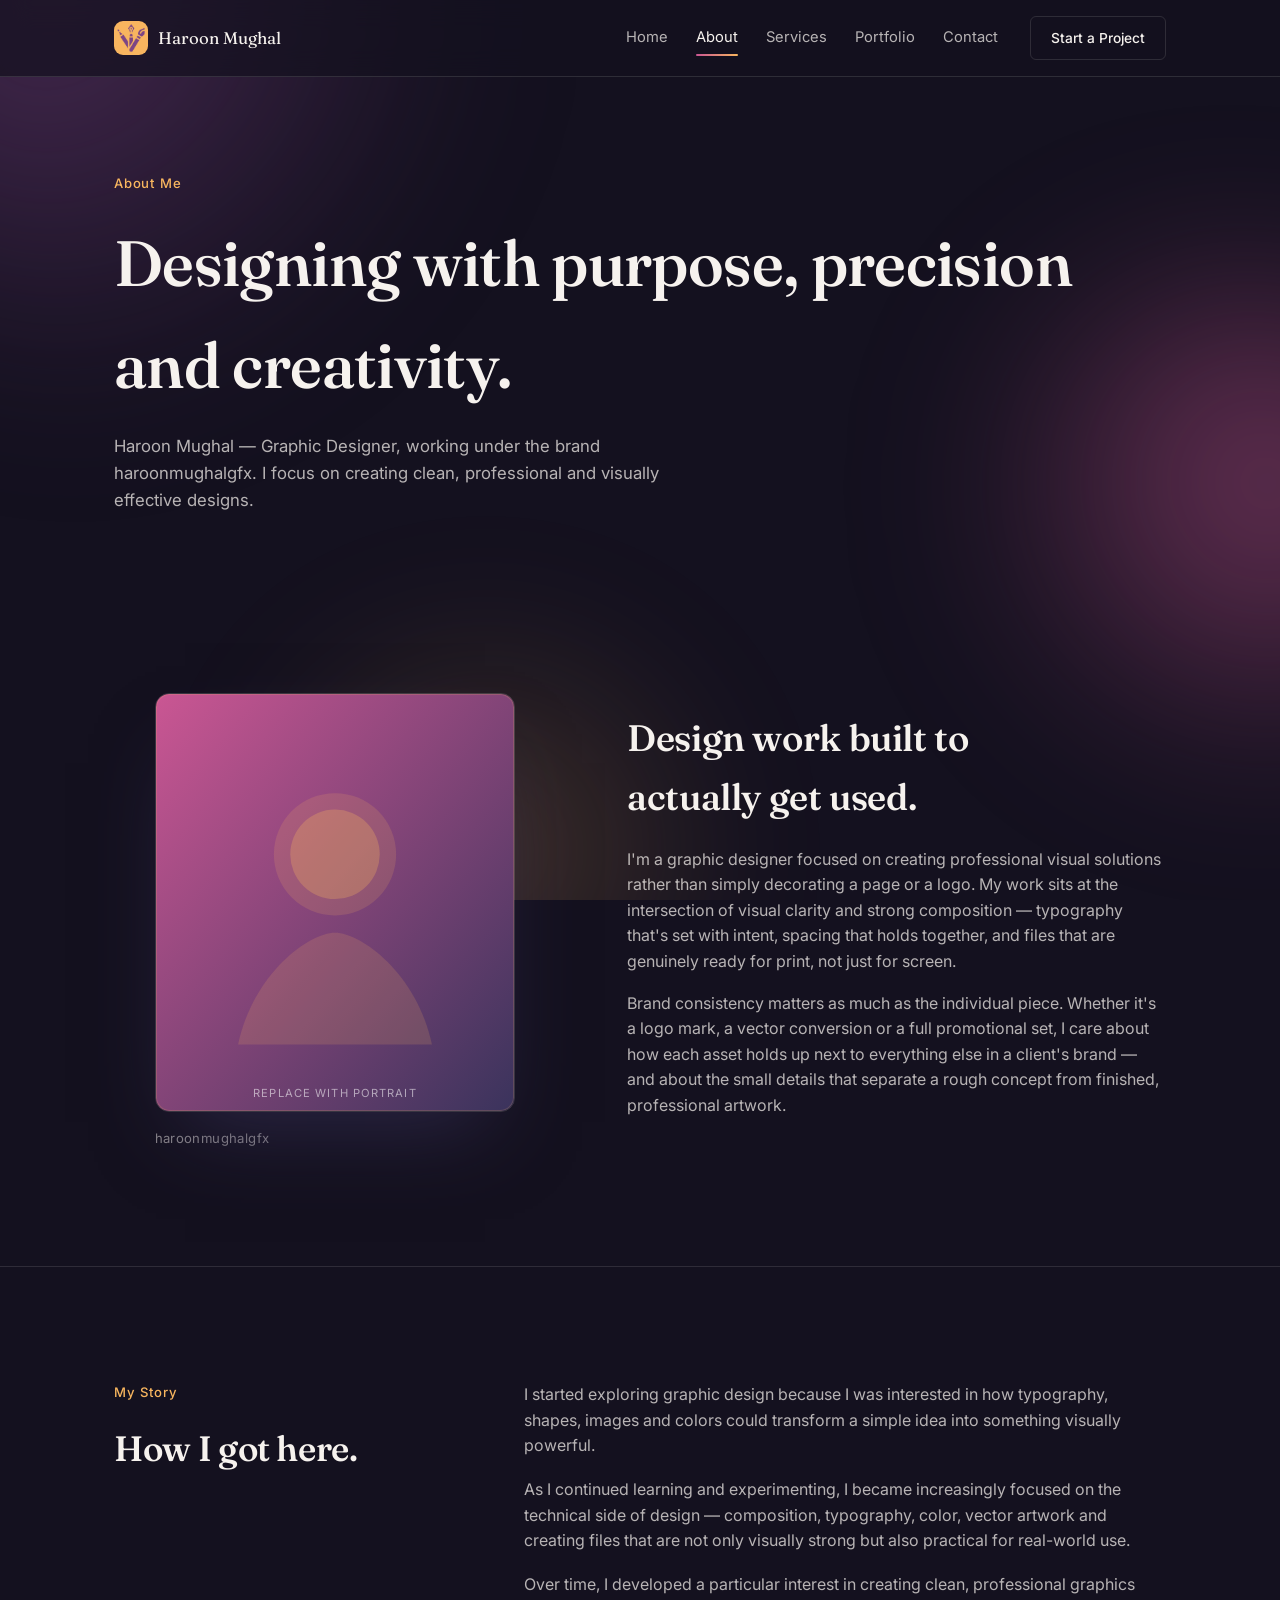
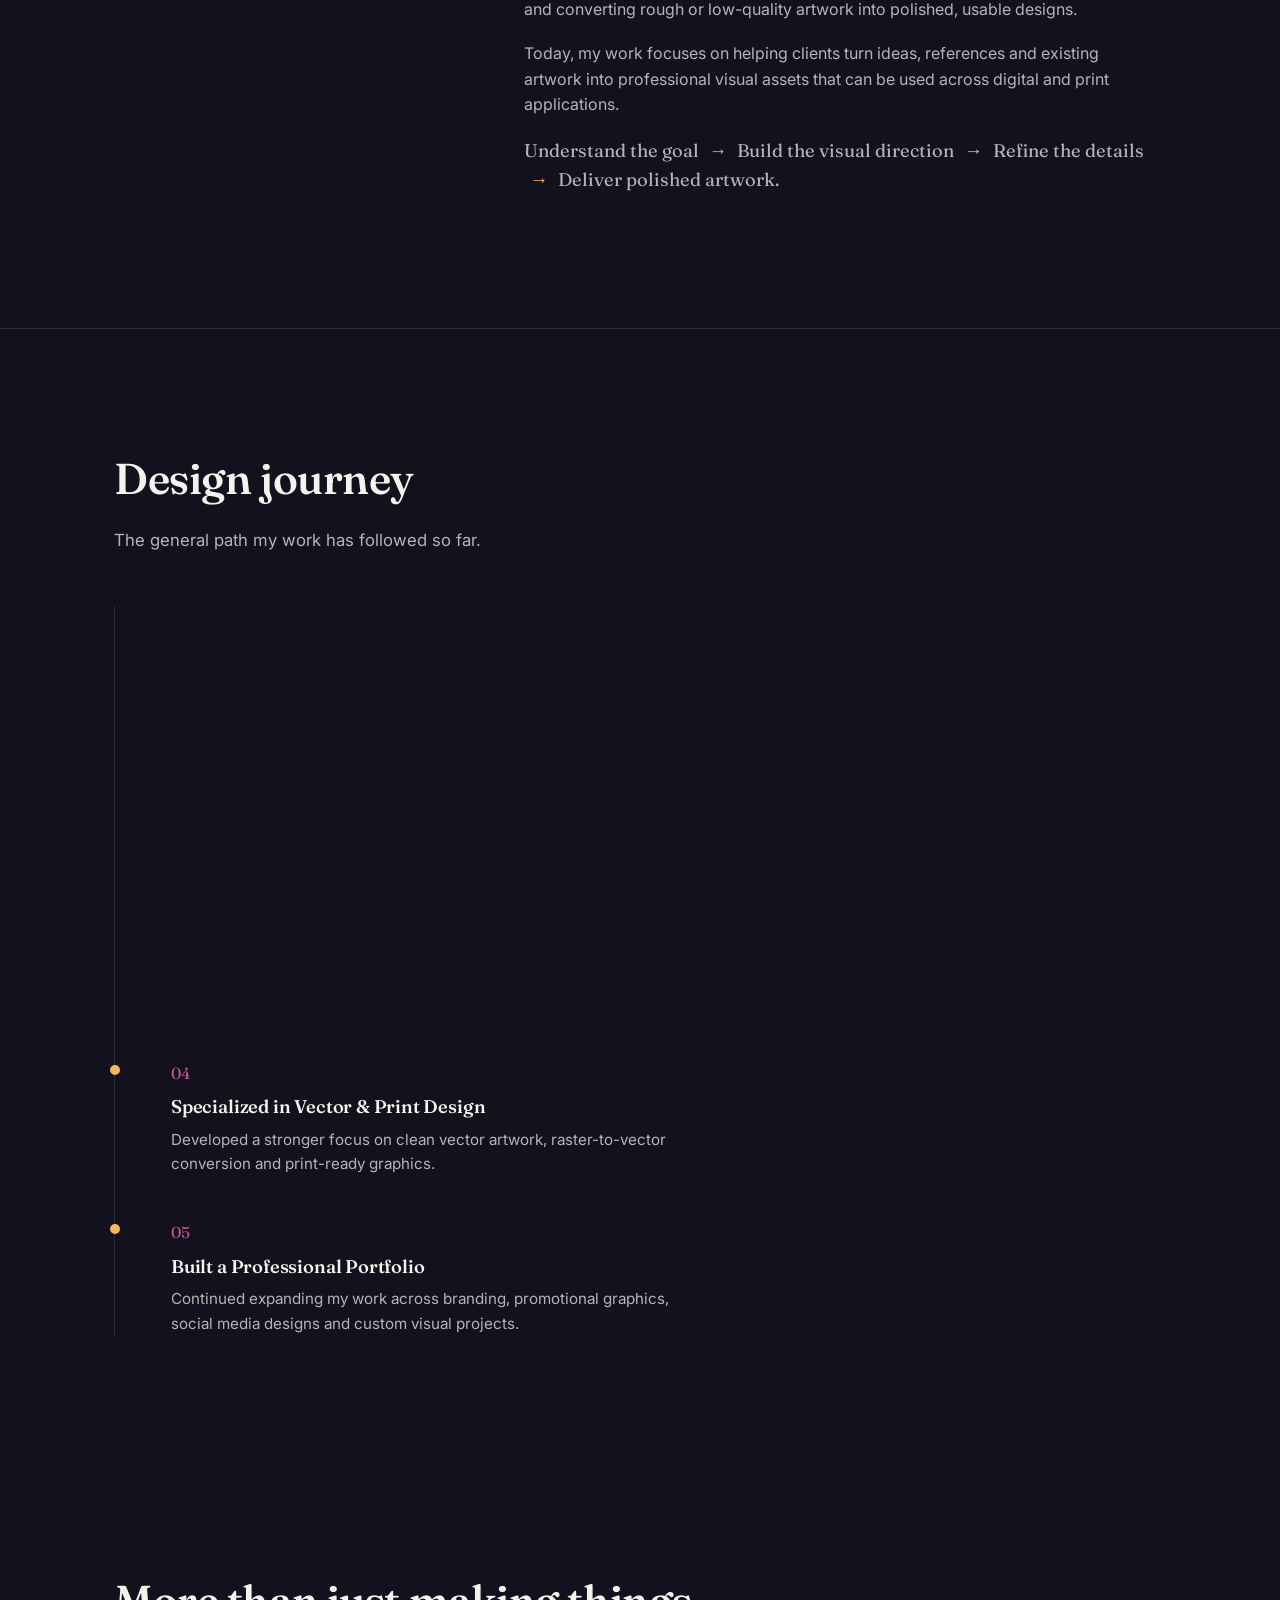
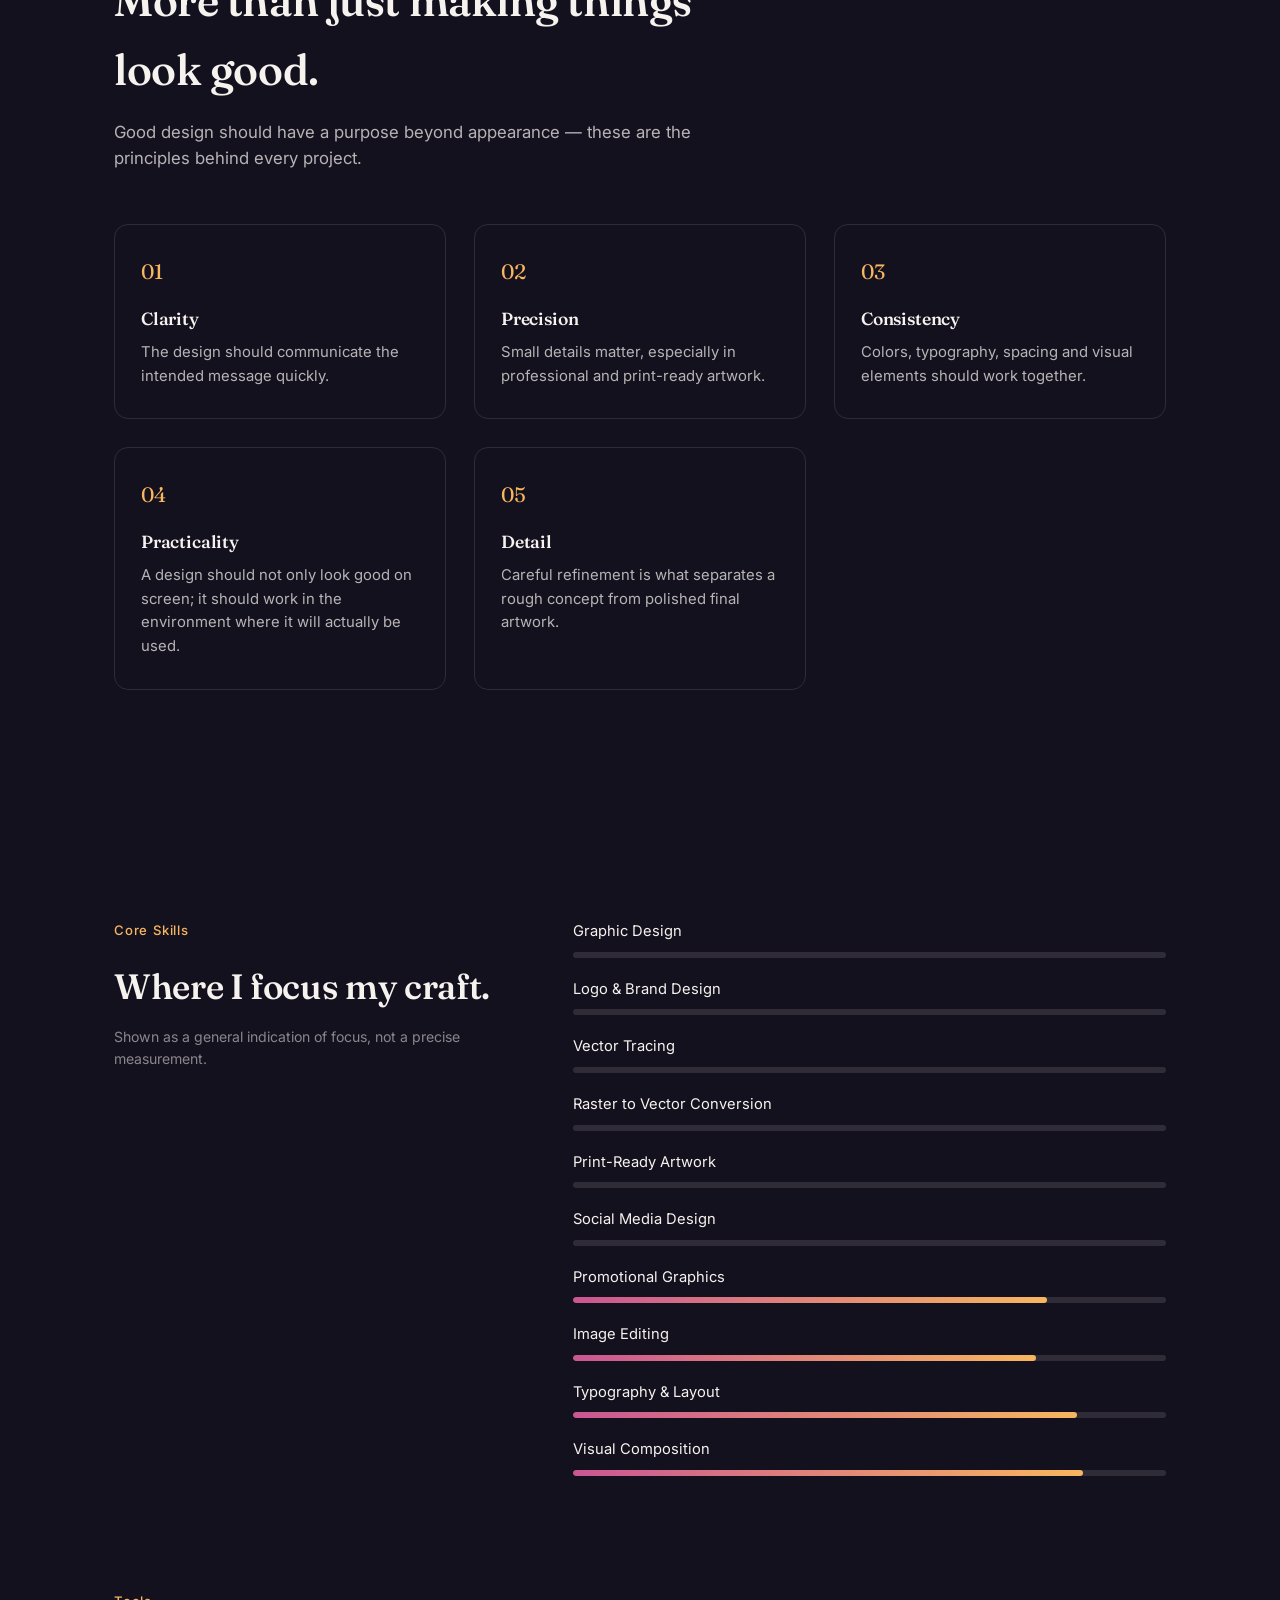
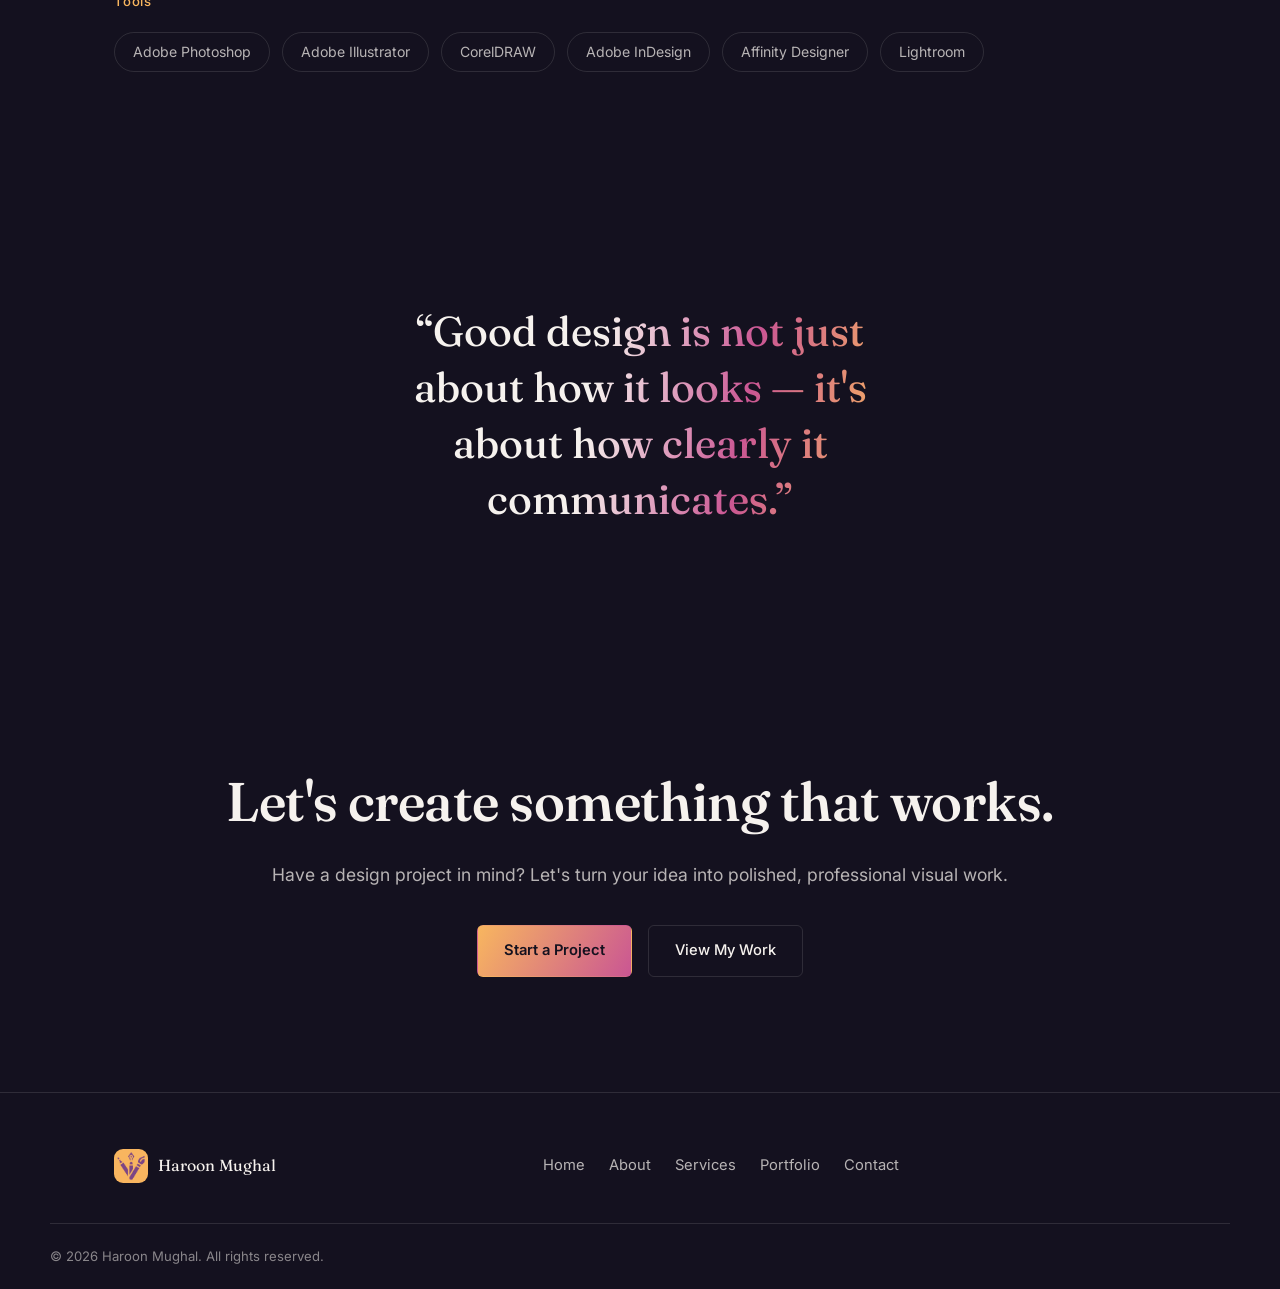
==== commit 9ac9753b: "Portfolio website 0.2" ====
--- a/about.html
+++ b/about.html
@@ -8,6 +8,7 @@
 <link rel="preconnect" href="https://fonts.googleapis.com">
 <link rel="preconnect" href="https://fonts.gstatic.com" crossorigin>
 <link href="https://fonts.googleapis.com/css2?family=Fraunces:opsz,wght@9..144,340;9..144,470;9..144,560&family=Inter:wght@400;500;600&display=swap" rel="stylesheet">
+<link rel="icon" type="image/png" href="assets/favicon-64.png">
 <link rel="stylesheet" href="style.css">
 </head>
 <body>
@@ -22,7 +23,7 @@
 <header class="site-header" id="siteHeader">
   <div class="wrap header-row">
     <a href="index.html" class="brand">
-      <span class="brand-mark">HM</span>
+      <span class="brand-mark has-logo"><img src="assets/logo.png" alt="Haroon Mughal logo" width="34" height="34"></span>
       <span class="brand-name">Haroon&nbsp;Mughal</span>
     </a>
 
@@ -277,7 +278,7 @@
 <footer class="site-footer">
   <div class="wrap footer-grid">
     <div class="footer-brand">
-      <span class="brand-mark">HM</span>
+      <span class="brand-mark has-logo"><img src="assets/logo.png" alt="Haroon Mughal logo" width="34" height="34"></span>
       <span class="brand-name">Haroon Mughal</span>
     </div>
 
--- a/style.css
+++ b/style.css
@@ -146,13 +146,31 @@
   display: inline-flex;
   align-items: center;
   justify-content: center;
-  width: 34px; height: 34px;
+  width: var(--brand-mark-size, 34px);
+  height: var(--brand-mark-size, 34px);
+  flex: 0 0 auto;
   border-radius: 50%;
   background: linear-gradient(135deg, var(--pink-500), var(--purple-700));
   font-family: var(--font-body);
   font-weight: 600;
   font-size: .72rem;
   letter-spacing: .02em;
+  overflow: hidden;
+}
+/* Real logo image: drops the gradient so the artwork itself shows through.
+   Swap assets/logo.png to change the logo site-wide.
+   Rounded-square crop suits a logo that carries its own background colour.
+   For a transparent-background logo, use border-radius: 0 and
+   object-fit: contain so the mark isn't cropped. */
+.brand-mark.has-logo{
+  background: none;
+  border-radius: 9px;
+}
+.brand-mark.has-logo img{
+  width: 100%;
+  height: 100%;
+  object-fit: cover;
+  display: block;
 }
 .main-nav{
   display: flex;
